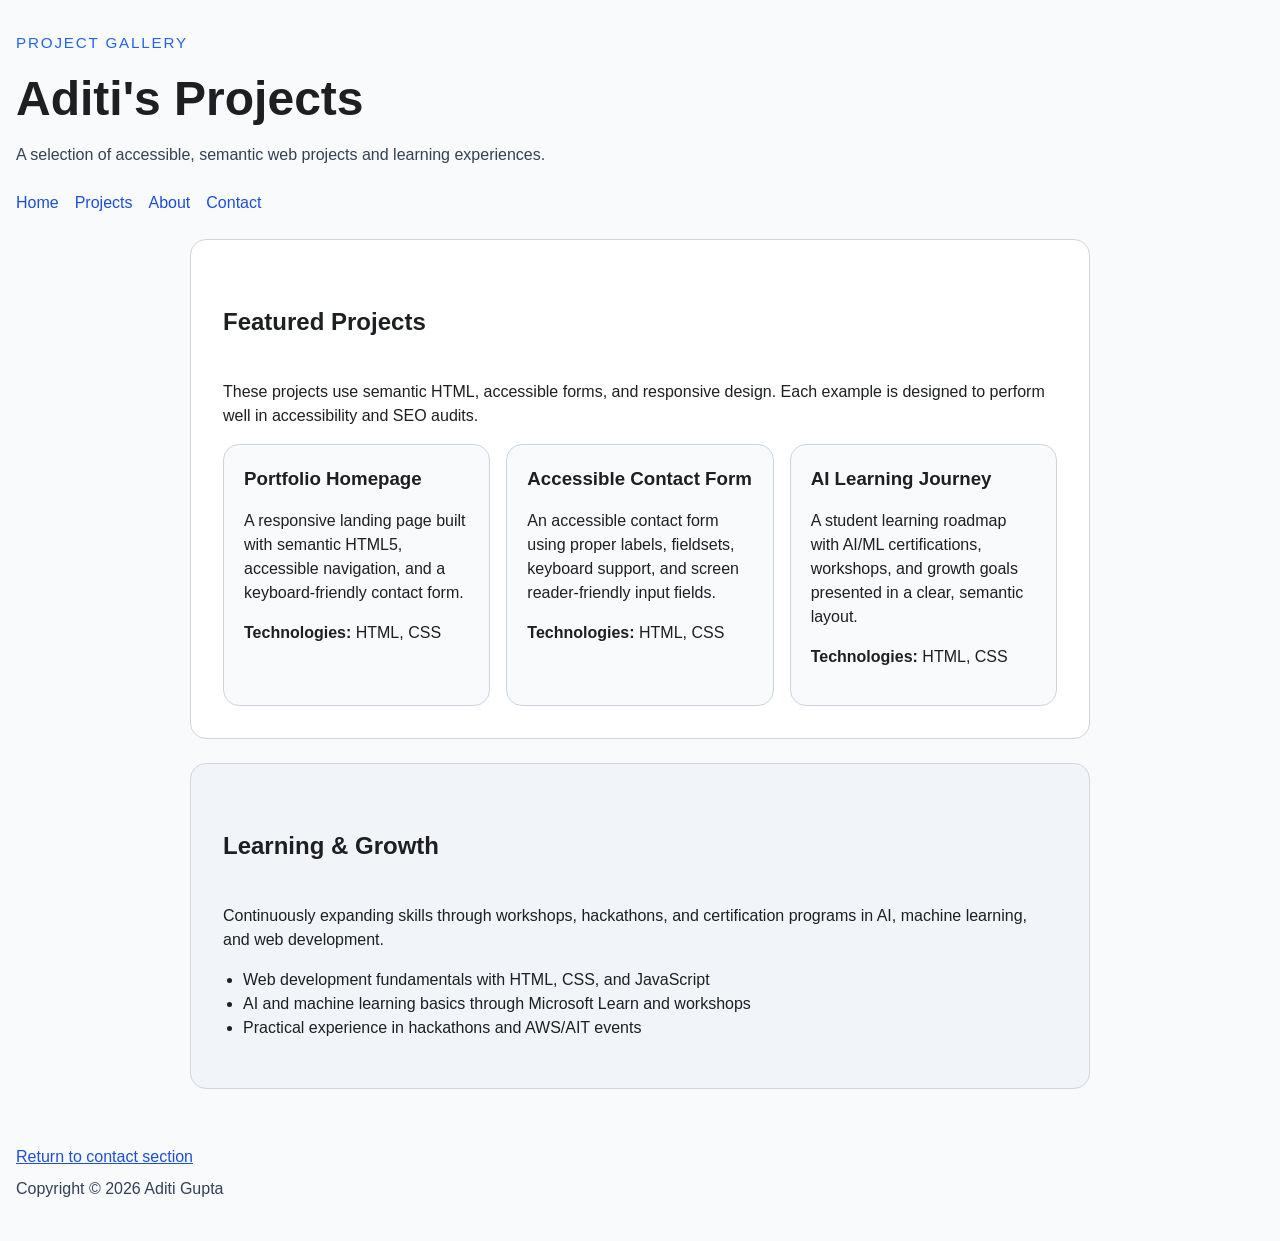
==== projects.html @ 42e6499f "Initialize portfolio project and add accessible homepage improvements" ====
<!DOCTYPE html>
<html lang="en">
<head>
    <meta charset="UTF-8">
    <meta name="viewport" content="width=device-width, initial-scale=1.0">
    <meta name="description" content="Projects by Aditi Gupta showcasing accessible web development and AI/ML work.">
    <meta name="keywords" content="Aditi Gupta projects, web development, AI ML portfolio">
    <meta name="author" content="Aditi Gupta">
    <title>Projects | Aditi Gupta</title>
    <link rel="stylesheet" href="style.css">
</head>
<body>
    <a class="skip-link" href="#main-content">Skip to main content</a>

    <header role="banner">
        <div class="header-inner">
            <p class="eyebrow">Project Gallery</p>
            <h1>Aditi's Projects</h1>
            <p class="subtitle">A selection of accessible, semantic web projects and learning experiences.</p>
        </div>

        <nav aria-label="Primary navigation">
            <ul class="site-navigation">
                <li><a href="index.html">Home</a></li>
                <li><a href="projects.html">Projects</a></li>
                <li><a href="index.html#about">About</a></li>
                <li><a href="index.html#contact">Contact</a></li>
            </ul>
        </nav>
    </header>

    <main id="main-content">
        <section aria-labelledby="projects-heading">
            <header>
                <h2 id="projects-heading">Featured Projects</h2>
            </header>

            <p>These projects use semantic HTML, accessible forms, and responsive design. Each example is designed to perform well in accessibility and SEO audits.</p>

            <div class="card-grid" role="list">
                <article class="card" role="listitem" aria-labelledby="project-1-heading">
                    <h3 id="project-1-heading">Portfolio Homepage</h3>
                    <p>A responsive landing page built with semantic HTML5, accessible navigation, and a keyboard-friendly contact form.</p>
                    <p><strong>Technologies:</strong> HTML, CSS</p>
                </article>

                <article class="card" role="listitem" aria-labelledby="project-2-heading">
                    <h3 id="project-2-heading">Accessible Contact Form</h3>
                    <p>An accessible contact form using proper labels, fieldsets, keyboard support, and screen reader-friendly input fields.</p>
                    <p><strong>Technologies:</strong> HTML, CSS</p>
                </article>

                <article class="card" role="listitem" aria-labelledby="project-3-heading">
                    <h3 id="project-3-heading">AI Learning Journey</h3>
                    <p>A student learning roadmap with AI/ML certifications, workshops, and growth goals presented in a clear, semantic layout.</p>
                    <p><strong>Technologies:</strong> HTML, CSS</p>
                </article>
            </div>
        </section>

        <section aria-labelledby="learning-heading">
            <header>
                <h2 id="learning-heading">Learning & Growth</h2>
            </header>
            <p>Continuously expanding skills through workshops, hackathons, and certification programs in AI, machine learning, and web development.</p>
            <ul>
                <li>Web development fundamentals with HTML, CSS, and JavaScript</li>
                <li>AI and machine learning basics through Microsoft Learn and workshops</li>
                <li>Practical experience in hackathons and AWS/AIT events</li>
            </ul>
        </section>
    </main>

    <footer role="contentinfo">
        <p><a href="index.html#contact">Return to contact section</a></p>
        <p>Copyright © 2026 Aditi Gupta</p>
    </footer>
</body>
</html>
---- style.css ----
﻿:root {
  color-scheme: light;
  font-family: 'Segoe UI', Tahoma, Geneva, Verdana, sans-serif;
  line-height: 1.5;
  color: #1d1f21;
  background: #f8fafc;
}

* {
  box-sizing: border-box;
}

html {
  scroll-behavior: smooth;
}

body {
  margin: 0;
  min-height: 100vh;
  padding: 0 1rem;
}

.skip-link {
  position: absolute;
  left: -999px;
  top: auto;
  width: 1px;
  height: 1px;
  overflow: hidden;
}

.skip-link:focus,
.skip-link:hover {
  left: 1rem;
  top: 1rem;
  width: auto;
  height: auto;
  padding: 0.75rem 1rem;
  background: #003366;
  color: #ffffff;
  z-index: 100;
  border-radius: 0.5rem;
  text-decoration: none;
}

header,
main,
footer,
section,
article,
form,
fieldset {
  margin: 0 auto;
}

header {
  padding: 2rem 0 1.5rem;
}

.header-inner {
  max-width: 900px;
}

.eyebrow {
  margin: 0 0 0.5rem;
  font-size: 0.95rem;
  letter-spacing: 0.12em;
  text-transform: uppercase;
  color: #2563eb;
}

h1,
h2,
h3,
h4,
h5,
legend {
  margin: 0;
}

h1 {
  font-size: clamp(2rem, 4vw, 3rem);
  margin-bottom: 0.5rem;
}

.subtitle {
  margin-top: 0.5rem;
  color: #334155;
  max-width: 760px;
}

.hero-image {
  margin: 1.5rem 0 0;
  max-width: 100%;
  overflow: hidden;
  border-radius: 1rem;
}

.hero-image img {
  display: block;
  width: 100%;
  height: auto;
  border-radius: 1rem;
}

.site-navigation {
  display: flex;
  flex-wrap: wrap;
  gap: 1rem;
  list-style: none;
  padding: 0;
  margin: 1.5rem 0 0;
}

.site-navigation a {
  color: #1d4ed8;
  text-decoration: none;
}

.site-navigation a:hover,
.site-navigation a:focus-visible {
  text-decoration: underline;
}

main {
  max-width: 900px;
}

section {
  background: #ffffff;
  border: 1px solid #d1d5db;
  border-radius: 1rem;
  margin-bottom: 1.5rem;
  padding: 1.5rem;
}

section:nth-of-type(even) {
  background: #f1f5f9;
}

.card-grid {
  display: grid;
  gap: 1rem;
  grid-template-columns: repeat(auto-fit, minmax(220px, 1fr));
  margin-top: 1rem;
}

.card {
  background: #f8fafc;
  border: 1px solid #cbd5e1;
  border-radius: 1rem;
  padding: 1.25rem;
}

.card h3 {
  margin-top: 0;
}

ul {
  padding-left: 1.25rem;
}

.form-group {
  display: grid;
  gap: 0.5rem;
  margin-bottom: 1rem;
}

label {
  font-weight: 600;
}

input,
textarea,
button {
  font: inherit;
}

input,
textarea {
  width: 100%;
  padding: 0.75rem;
  border: 1px solid #94a3b8;
  border-radius: 0.75rem;
  background: #ffffff;
}

textarea {
  resize: vertical;
}

input:focus,
textarea:focus,
button:focus-visible {
  outline: 3px solid #2563eb;
  outline-offset: 3px;
}

button {
  display: inline-flex;
  align-items: center;
  justify-content: center;
  min-height: 3rem;
  padding: 0 1.25rem;
  border: none;
  border-radius: 0.75rem;
  background: #2563eb;
  color: #ffffff;
  cursor: pointer;
}

button:hover {
  background: #1d4ed8;
}

footer {
  padding: 1.5rem 0 2rem;
  color: #334155;
}

footer p {
  margin: 0.5rem 0;
}

a {
  color: #1d4ed8;
}

@media (min-width: 768px) {
  body {
    padding: 0 2rem;
  }

  section {
    padding: 2rem;
  }
}

html {
  min-height: 100%;
}

body {
  margin: 0;
  min-height: 100vh;
  padding: 0 1rem;
  background-color: #f8fafc;
}

.hero-image img {
  display: block;
  width: 100%;
  height: auto;
  border-radius: 1rem;
}
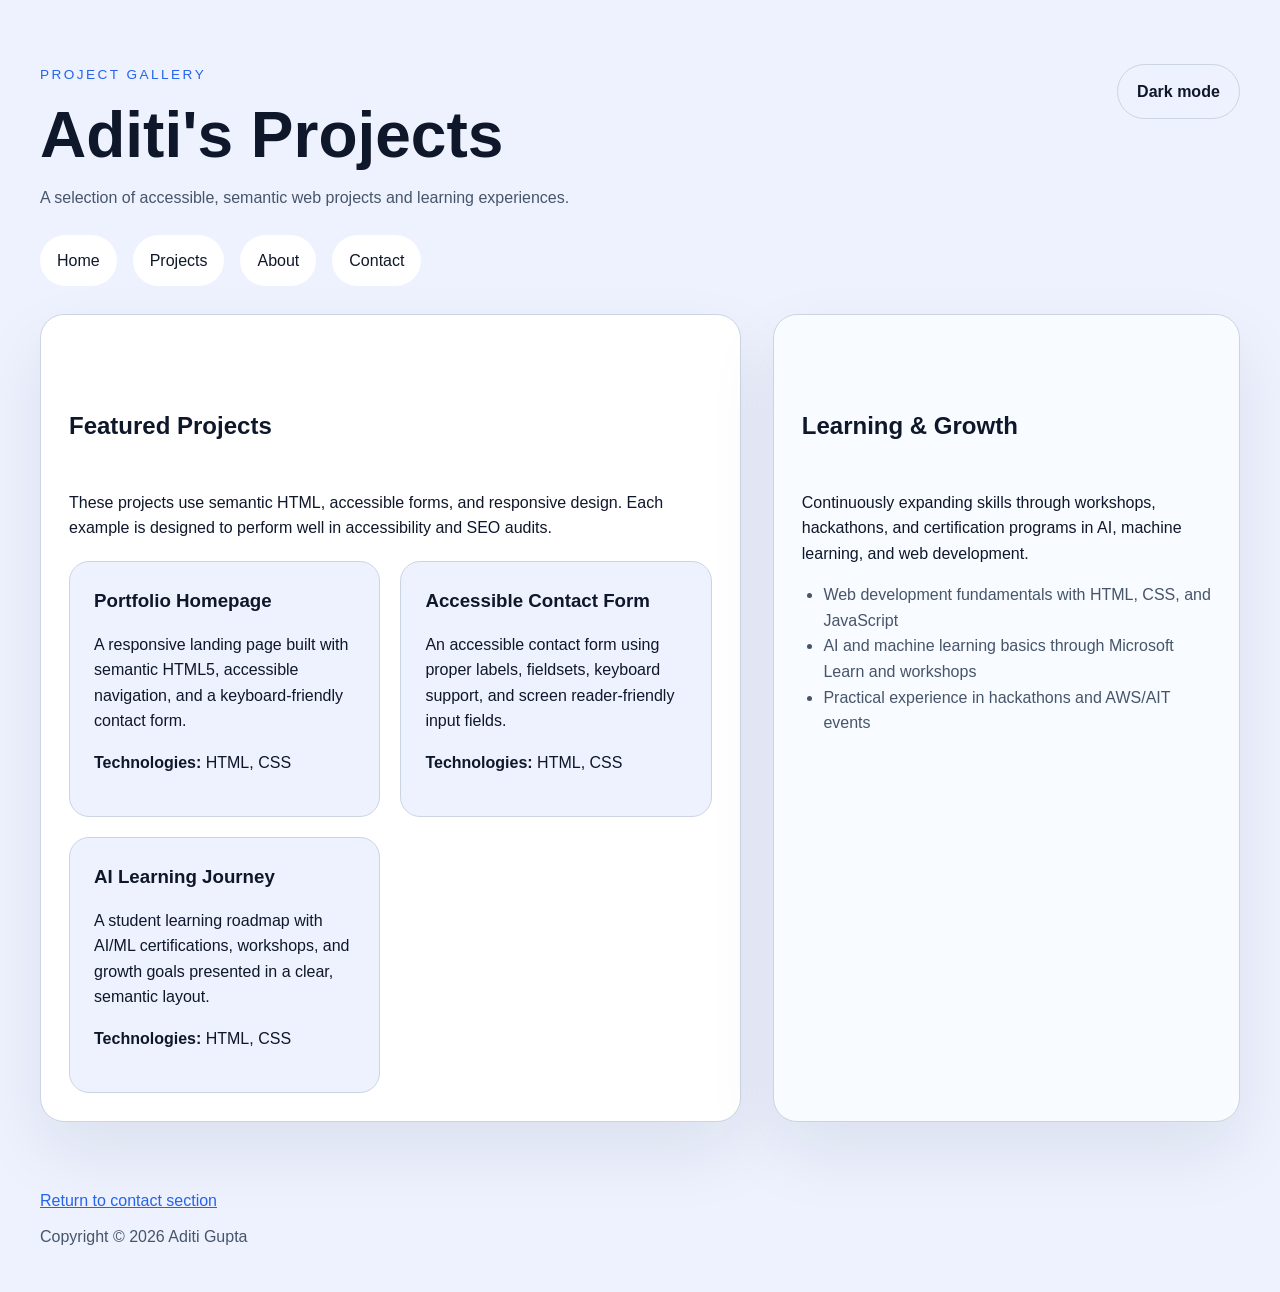
==== commit 8589202b: "Add portfolio updates, background image, and responsive styling" ====
--- a/projects.html
+++ b/projects.html
@@ -14,9 +14,12 @@
 
     <header role="banner">
         <div class="header-inner">
-            <p class="eyebrow">Project Gallery</p>
-            <h1>Aditi's Projects</h1>
-            <p class="subtitle">A selection of accessible, semantic web projects and learning experiences.</p>
+            <div>
+                <p class="eyebrow">Project Gallery</p>
+                <h1>Aditi's Projects</h1>
+                <p class="subtitle">A selection of accessible, semantic web projects and learning experiences.</p>
+            </div>
+            <button class="theme-toggle" type="button" aria-pressed="false">Dark mode</button>
         </div>
 
         <nav aria-label="Primary navigation">
@@ -75,5 +78,6 @@
         <p><a href="index.html#contact">Return to contact section</a></p>
         <p>Copyright © 2026 Aditi Gupta</p>
     </footer>
+    <script src="script.js" defer></script>
 </body>
 </html>
--- a/style.css
+++ b/style.css
@@ -1,23 +1,62 @@
 ﻿:root {
   color-scheme: light;
   font-family: 'Segoe UI', Tahoma, Geneva, Verdana, sans-serif;
-  line-height: 1.5;
-  color: #1d1f21;
-  background: #f8fafc;
+  font-size: 16px;
+  line-height: 1.6;
+  --bg: #eef2ff;
+  --surface: #ffffff;
+  --surface-soft: #f8fbff;
+  --text: #0f172a;
+  --muted: #475569;
+  --primary: #2563eb;
+  --primary-soft: #dbeafe;
+  --border: #cbd5e1;
+  --shadow: 0 30px 70px rgba(15, 23, 42, 0.08);
+  --radius: 1.5rem;
+  --max-width: 1200px;
+  --gap: 1.5rem;
+  --transition: 0.25s ease;
+}
+
+body.dark-theme {
+  --bg: #0f172a;
+  --surface: #111827;
+  --surface-soft: #1f2937;
+  --text: #e2e8f0;
+  --muted: #94a3b8;
+  --primary: #60a5fa;
+  --primary-soft: #1e3a8a;
+  --border: #334155;
+  --shadow: 0 30px 70px rgba(15, 23, 42, 0.35);
 }
 
 * {
   box-sizing: border-box;
 }
 
+html,
+body {
+  min-height: 100%;
+}
+
 html {
   scroll-behavior: smooth;
+  background: #eef2ff url("./background.jpg") center/cover no-repeat fixed;
 }
 
 body {
   margin: 0;
   min-height: 100vh;
+  background-color: transparent;
+  color: var(--text);
+  font-family: inherit;
   padding: 0 1rem;
+  transition: background var(--transition), color var(--transition);
+}
+
+img {
+  max-width: 100%;
+  display: block;
 }
 
 .skip-link {
@@ -35,11 +74,11 @@
   top: 1rem;
   width: auto;
   height: auto;
-  padding: 0.75rem 1rem;
-  background: #003366;
+  padding: 0.85rem 1rem;
+  background: var(--primary);
   color: #ffffff;
   z-index: 100;
-  border-radius: 0.5rem;
+  border-radius: 0.75rem;
   text-decoration: none;
 }
 
@@ -54,102 +93,133 @@
 }
 
 header {
-  padding: 2rem 0 1.5rem;
+  max-width: var(--max-width);
+  padding: 2rem 0 1rem;
 }
 
 .header-inner {
-  max-width: 900px;
+  display: grid;
+  gap: 1rem;
+  align-items: center;
+  grid-template-columns: 1fr auto;
+  row-gap: 1rem;
 }
 
 .eyebrow {
-  margin: 0 0 0.5rem;
-  font-size: 0.95rem;
-  letter-spacing: 0.12em;
+  margin: 0 0 1rem;
+  font-size: 0.85rem;
+  letter-spacing: 0.18em;
   text-transform: uppercase;
-  color: #2563eb;
+  color: var(--primary);
 }
 
 h1,
 h2,
 h3,
-h4,
-h5,
 legend {
   margin: 0;
 }
 
 h1 {
-  font-size: clamp(2rem, 4vw, 3rem);
-  margin-bottom: 0.5rem;
+  font-size: clamp(2.5rem, 6vw, 4rem);
+  line-height: 1.05;
 }
 
 .subtitle {
-  margin-top: 0.5rem;
-  color: #334155;
-  max-width: 760px;
-}
-
-.hero-image {
-  margin: 1.5rem 0 0;
-  max-width: 100%;
-  overflow: hidden;
-  border-radius: 1rem;
-}
-
-.hero-image img {
-  display: block;
-  width: 100%;
-  height: auto;
-  border-radius: 1rem;
+  margin: 1rem 0 0;
+  color: var(--muted);
+  max-width: 740px;
+}
+
+.theme-toggle {
+  align-self: start;
+  background: transparent;
+  color: var(--text);
+  border: 1px solid var(--border);
+  border-radius: 999px;
+  padding: 0.85rem 1.2rem;
+  cursor: pointer;
+  transition: background var(--transition), color var(--transition), transform var(--transition);
+}
+
+.theme-toggle:hover,
+.theme-toggle:focus-visible {
+  background: var(--primary-soft);
+  color: var(--text);
+  transform: translateY(-1px);
 }
 
 .site-navigation {
   display: flex;
   flex-wrap: wrap;
-  gap: 1rem;
+  gap: 0.75rem;
   list-style: none;
   padding: 0;
   margin: 1.5rem 0 0;
 }
 
 .site-navigation a {
-  color: #1d4ed8;
+  display: inline-flex;
+  align-items: center;
+  padding: 0.75rem 1rem;
+  border-radius: 999px;
+  background: var(--surface);
+  border: 1px solid transparent;
+  color: var(--text);
   text-decoration: none;
+  transition: transform var(--transition), background var(--transition), color var(--transition), border-color var(--transition);
 }
 
 .site-navigation a:hover,
 .site-navigation a:focus-visible {
-  text-decoration: underline;
+  border-color: var(--border);
+  background: var(--surface-soft);
+  transform: translateY(-1px);
 }
 
 main {
-  max-width: 900px;
+  max-width: var(--max-width);
+  display: grid;
+  gap: var(--gap);
+  padding-bottom: 2rem;
 }
 
 section {
-  background: #ffffff;
-  border: 1px solid #d1d5db;
-  border-radius: 1rem;
-  margin-bottom: 1.5rem;
+  background: var(--surface);
+  border: 1px solid var(--border);
+  border-radius: var(--radius);
+  padding: 1.75rem;
+  box-shadow: var(--shadow);
+  transition: background var(--transition), border-color var(--transition), box-shadow var(--transition);
+}
+
+section:nth-of-type(even) {
+  background: var(--surface-soft);
+}
+
+.about,
+.contact {
+  grid-column: 1 / -1;
+}
+
+.skills,
+.highlights {
+  display: grid;
+  gap: var(--gap);
+}
+
+.card-grid {
+  display: grid;
+  gap: 1.25rem;
+  grid-template-columns: repeat(auto-fit, minmax(220px, 1fr));
+  margin-top: 1.25rem;
+}
+
+.card {
+  background: var(--bg);
+  border: 1px solid var(--border);
   padding: 1.5rem;
-}
-
-section:nth-of-type(even) {
-  background: #f1f5f9;
-}
-
-.card-grid {
-  display: grid;
-  gap: 1rem;
-  grid-template-columns: repeat(auto-fit, minmax(220px, 1fr));
-  margin-top: 1rem;
-}
-
-.card {
-  background: #f8fafc;
-  border: 1px solid #cbd5e1;
-  border-radius: 1rem;
-  padding: 1.25rem;
+  border-radius: calc(var(--radius) / 1.2);
 }
 
 .card h3 {
@@ -157,17 +227,19 @@
 }
 
 ul {
-  padding-left: 1.25rem;
+  padding-left: 1.35rem;
+  color: var(--muted);
 }
 
 .form-group {
   display: grid;
-  gap: 0.5rem;
+  gap: 0.75rem;
   margin-bottom: 1rem;
 }
 
 label {
-  font-weight: 600;
+  font-weight: 700;
+  color: var(--text);
 }
 
 input,
@@ -179,21 +251,29 @@
 input,
 textarea {
   width: 100%;
-  padding: 0.75rem;
-  border: 1px solid #94a3b8;
-  border-radius: 0.75rem;
-  background: #ffffff;
+  padding: 0.95rem 1rem;
+  border: 1px solid var(--border);
+  border-radius: 1rem;
+  background: var(--surface-soft);
+  color: var(--text);
+  transition: border-color var(--transition), box-shadow var(--transition);
+}
+
+input:focus,
+textarea:focus {
+  border-color: var(--primary);
+  outline: none;
+  box-shadow: 0 0 0 4px rgba(37, 99, 235, 0.12);
 }
 
 textarea {
   resize: vertical;
-}
-
-input:focus,
-textarea:focus,
-button:focus-visible {
-  outline: 3px solid #2563eb;
-  outline-offset: 3px;
+  min-height: 160px;
+}
+
+button,
+.theme-toggle {
+  font-weight: 700;
 }
 
 button {
@@ -201,55 +281,84 @@
   align-items: center;
   justify-content: center;
   min-height: 3rem;
-  padding: 0 1.25rem;
+  padding: 0 1.5rem;
   border: none;
-  border-radius: 0.75rem;
-  background: #2563eb;
+  border-radius: 1rem;
+  background: var(--primary);
   color: #ffffff;
   cursor: pointer;
-}
-
-button:hover {
+  transition: transform var(--transition), background var(--transition);
+}
+
+button:hover,
+button:focus-visible {
   background: #1d4ed8;
+  transform: translateY(-1px);
 }
 
 footer {
+  max-width: var(--max-width);
   padding: 1.5rem 0 2rem;
-  color: #334155;
+  color: var(--muted);
 }
 
 footer p {
-  margin: 0.5rem 0;
+  margin: 0.65rem 0;
 }
 
 a {
-  color: #1d4ed8;
-}
-
-@media (min-width: 768px) {
+  color: var(--primary);
+}
+
+@media (min-width: 680px) {
+  .site-navigation {
+    gap: 1rem;
+  }
+
+  .form-group {
+    gap: 1rem;
+  }
+}
+
+@media (min-width: 860px) {
   body {
     padding: 0 2rem;
   }
 
-  section {
-    padding: 2rem;
-  }
-}
-
-html {
-  min-height: 100%;
-}
-
-body {
-  margin: 0;
-  min-height: 100vh;
-  padding: 0 1rem;
-  background-color: #f8fafc;
-}
-
-.hero-image img {
-  display: block;
-  width: 100%;
-  height: auto;
-  border-radius: 1rem;
-}
+  header {
+    padding: 3rem 0 1.75rem;
+  }
+
+  .header-inner {
+    grid-template-columns: 1fr auto;
+    align-items: baseline;
+  }
+
+  main {
+    grid-template-columns: minmax(0, 1.5fr) minmax(320px, 1fr);
+    gap: 1.75rem;
+  }
+
+  .skills,
+  .highlights {
+    grid-column: auto;
+  }
+
+  .about {
+    grid-column: 1 / -1;
+  }
+
+  .contact {
+    grid-column: 1 / -1;
+  }
+}
+
+@media (min-width: 1120px) {
+  main {
+    gap: 2rem;
+  }
+
+  header {
+    padding-top: 4rem;
+  }
+}
